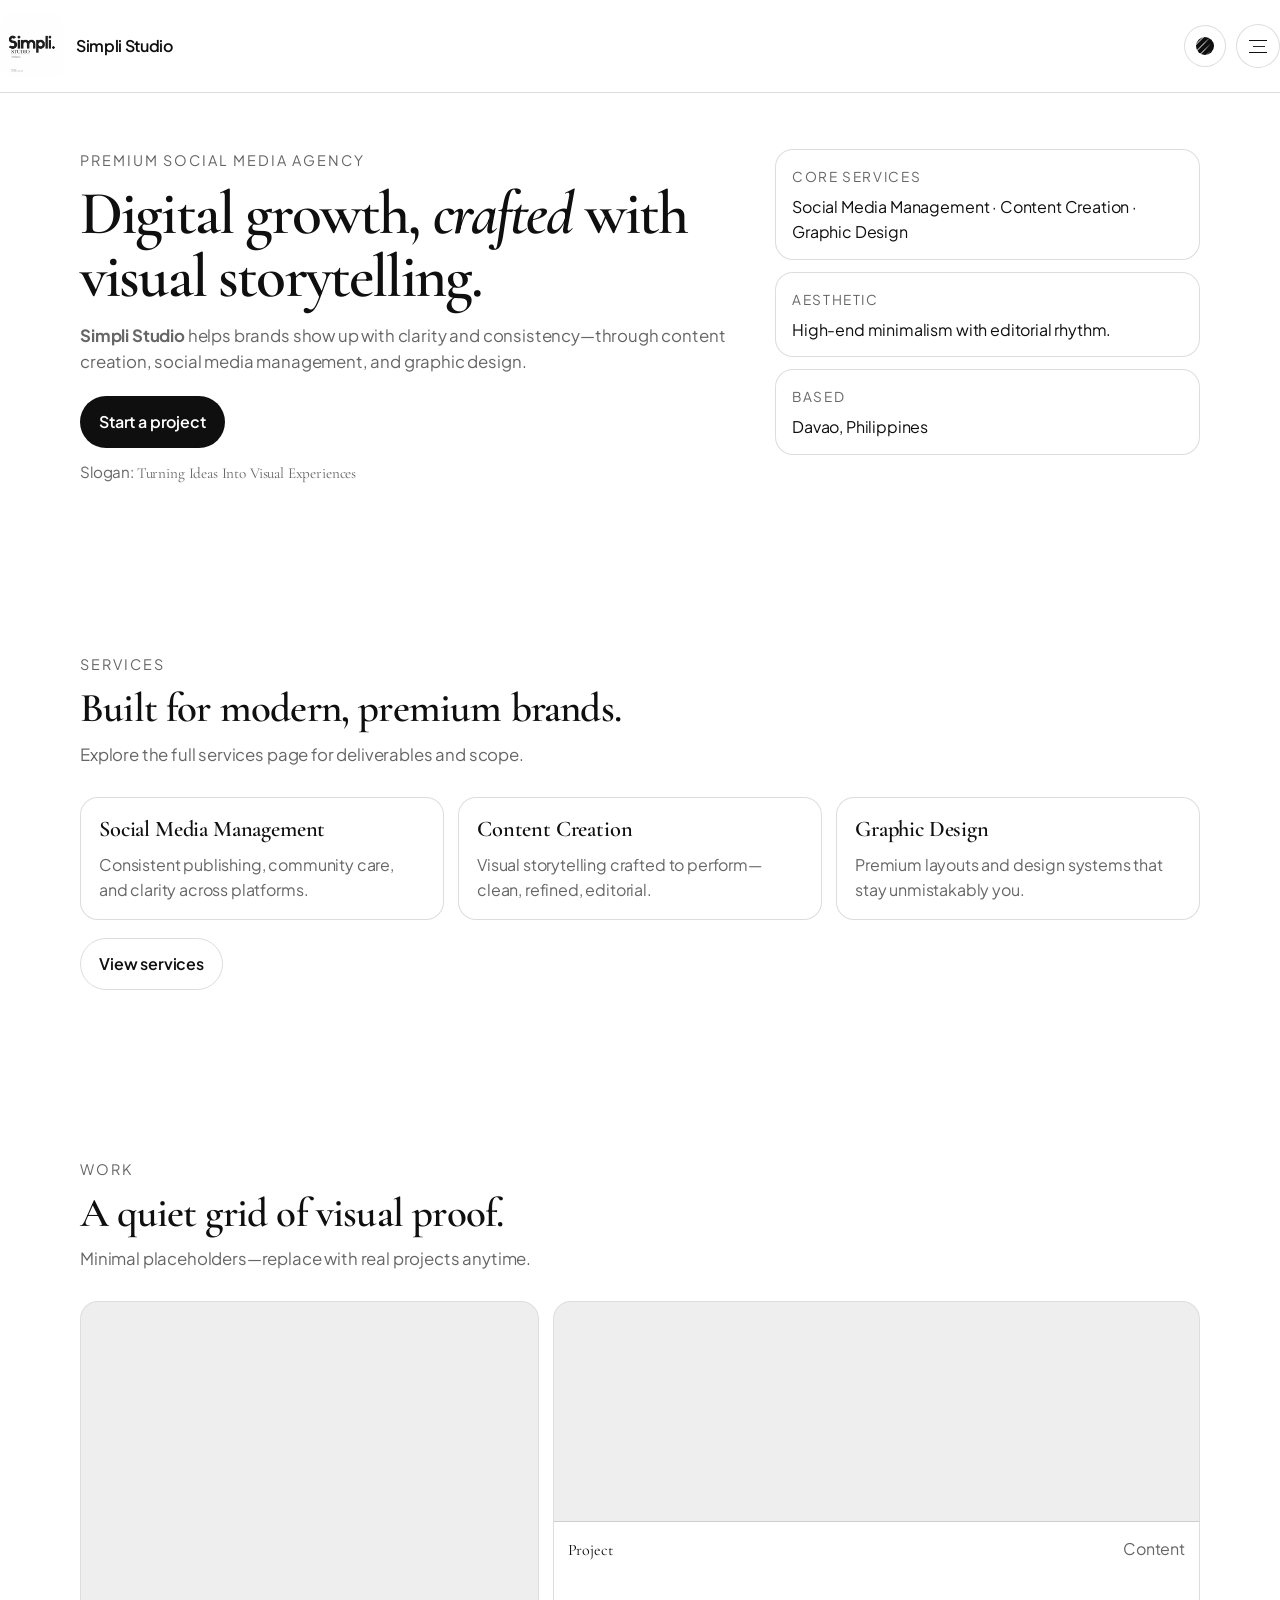
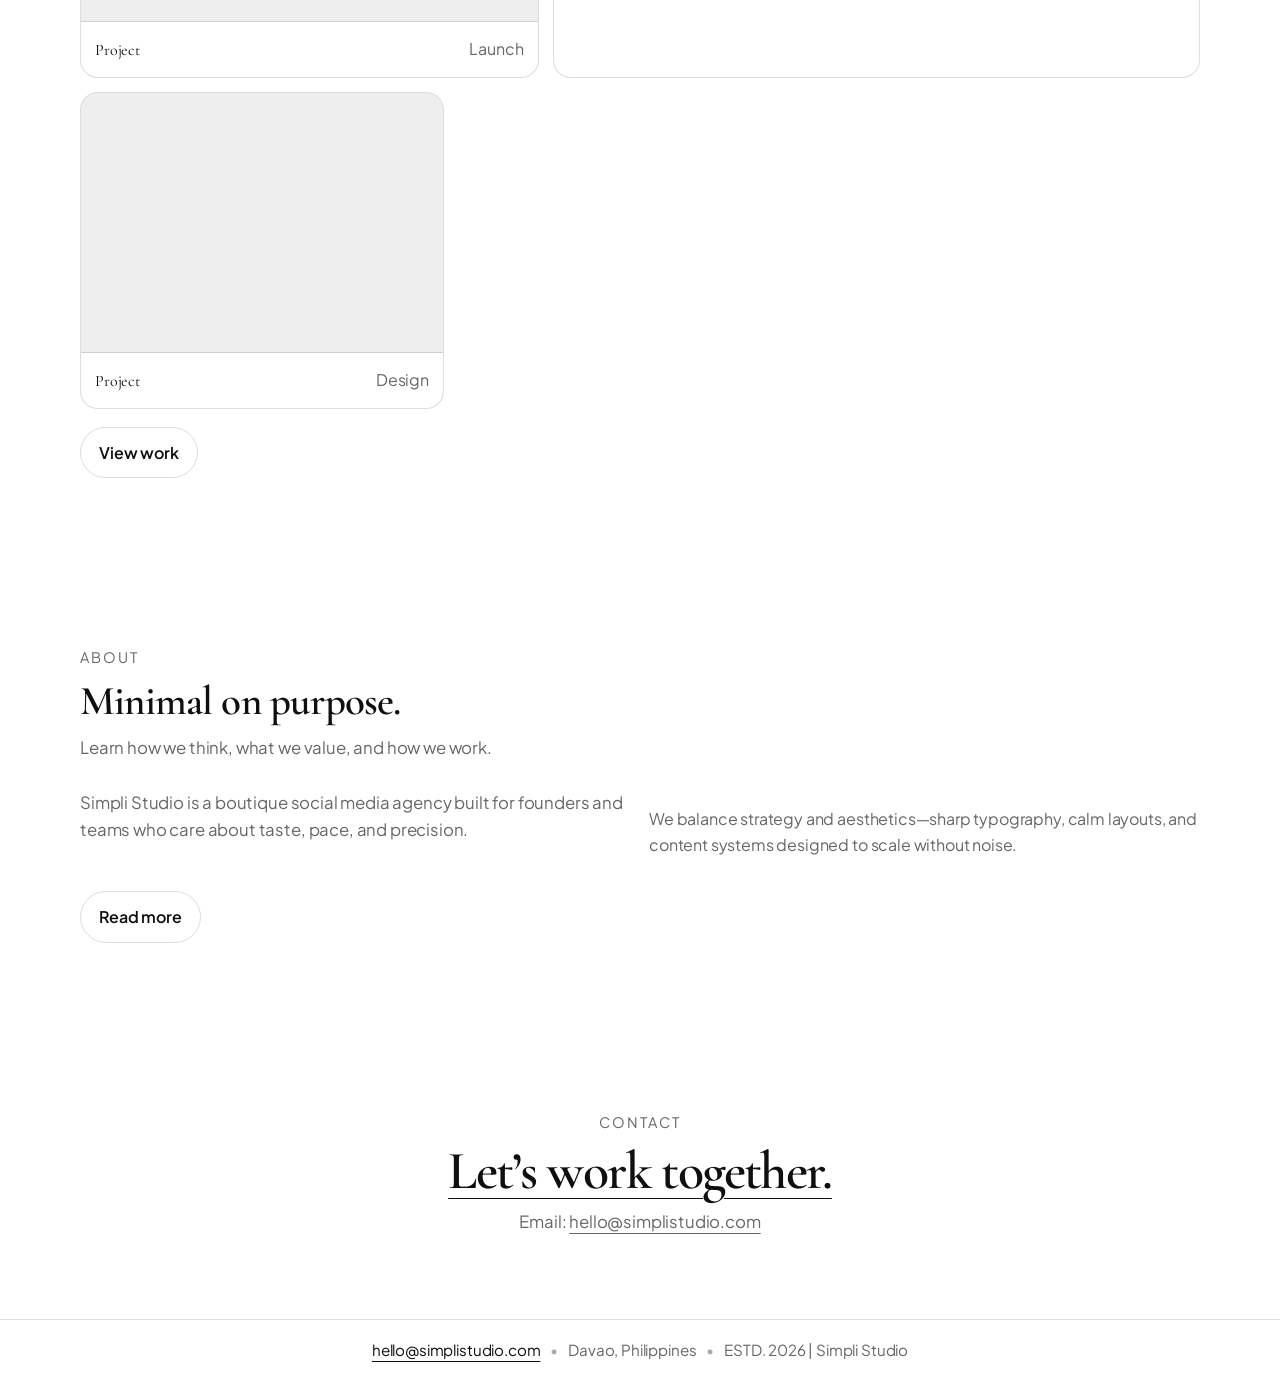
==== index.html @ 85c2e498 "First temp Website" ====
<!doctype html>
<html lang="en" data-theme="light" data-page="index">
  <head>
    <meta charset="UTF-8" />
    <meta name="viewport" content="width=device-width, initial-scale=1.0" />
    <meta name="color-scheme" content="light dark" />

    <title>Simpli Studio — Premium Social Media Agency</title>
    <meta
      name="description"
      content="Simpli Studio — Turning Ideas Into Visual Experiences. Content Creation, Social Media Management, Graphic Design."
    />

    <!-- Fonts -->
    <link rel="preconnect" href="https://fonts.googleapis.com" />
    <link rel="preconnect" href="https://fonts.gstatic.com" crossorigin />
    <link
      href="https://fonts.googleapis.com/css2?family=Cormorant+Garamond:wght@400;500;600&family=Plus+Jakarta+Sans:wght@400;500;600&display=swap"
      rel="stylesheet"
    />

    <link rel="stylesheet" href="style.css" />
  </head>

  <body>
    <a class="skip-link" href="#main">Skip to content</a>

    <header class="site-header" role="banner">
      <nav class="nav" aria-label="Primary">
        <a class="brand" href="index.html" aria-label="Simpli Studio home">
          <img
            class="brand__logo"
            id="siteLogo"
            src="assets/Logo-1.png"
            alt="Simpli Studio logo"
            width="64"
            height="64"
            decoding="async"
            fetchpriority="high"
          />
          <span class="brand__wordmark">Simpli Studio</span>
        </a>

        <div class="nav__desktop">
          <button
            class="theme-toggle"
            id="themeToggle"
            type="button"
            aria-label="Toggle theme"
            aria-pressed="false"
            title="Toggle theme"
          >
            <span class="theme-dot" aria-hidden="true"></span>
          </button>

          <button
            class="hamburger"
            id="menuToggle"
            type="button"
            aria-label="Open menu"
            aria-expanded="false"
            aria-controls="mobileMenu"
          >
            <span></span>
            <span></span>
            <span></span>
          </button>
        </div>
      </nav>

      <div class="mobile-menu" id="mobileMenu" hidden>
        <div class="mobile-menu__inner">
          <a class="mobile-menu__link gated-link" href="work.html">Work</a>
          <a class="mobile-menu__link gated-link" href="services.html">Services</a>
          <a class="mobile-menu__link gated-link" href="about.html">About</a>
          <a class="mobile-menu__link gated-link" href="contact.html">Contact</a>
        </div>
      </div>
    </header>

    <main id="main">
      <!-- HERO -->
      <section class="section hero">
        <div class="container hero__grid">
          <div class="hero__copy reveal">
            <p class="kicker">Premium Social Media Agency</p>
            <h1 class="hero__title">
              Digital growth,
              <span class="hero__title-accent">crafted</span> with visual
              storytelling.
            </h1>
            <p class="hero__subtitle">
              <strong>Simpli Studio</strong> helps brands show up with clarity
              and consistency—through content creation, social media management,
              and graphic design.
            </p>

            <div class="hero__actions">
              <a class="btn gated-link" href="contact.html">Start a project</a>
              <p class="micro">
                Slogan:
                <span class="serif">Turning Ideas Into Visual Experiences</span>
              </p>
            </div>
          </div>

          <aside class="hero__aside reveal" aria-label="Highlights">
            <div class="hero-card">
              <p class="hero-card__label">Core Services</p>
              <p class="hero-card__value">
                Social Media Management · Content Creation · Graphic Design
              </p>
            </div>
            <div class="hero-card">
              <p class="hero-card__label">Aesthetic</p>
              <p class="hero-card__value">High-end minimalism with editorial rhythm.</p>
            </div>
            <div class="hero-card">
              <p class="hero-card__label">Based</p>
              <p class="hero-card__value">Davao, Philippines</p>
            </div>
          </aside>
        </div>
      </section>

      <!-- SERVICES (preview) -->
      <section class="section">
        <div class="container">
          <header class="section__header reveal">
            <p class="kicker">Services</p>
            <h2 class="section__title">Built for modern, premium brands.</h2>
            <p class="section__subtitle">
              Explore the full services page for deliverables and scope.
            </p>
          </header>

          <div class="services">
            <article class="service-card reveal">
              <h3 class="service-card__title">Social Media Management</h3>
              <p class="service-card__text">
                Consistent publishing, community care, and clarity across platforms.
              </p>
            </article>

            <article class="service-card reveal">
              <h3 class="service-card__title">Content Creation</h3>
              <p class="service-card__text">
                Visual storytelling crafted to perform—clean, refined, editorial.
              </p>
            </article>

            <article class="service-card reveal">
              <h3 class="service-card__title">Graphic Design</h3>
              <p class="service-card__text">
                Premium layouts and design systems that stay unmistakably you.
              </p>
            </article>
          </div>

          <div class="section__cta reveal">
            <a class="btn btn--ghost gated-link" href="services.html">View services</a>
          </div>
        </div>
      </section>

      <!-- WORK (preview, no case study wording) -->
      <section class="section">
        <div class="container">
          <header class="section__header reveal">
            <p class="kicker">Work</p>
            <h2 class="section__title">A quiet grid of visual proof.</h2>
            <p class="section__subtitle">
              Minimal placeholders—replace with real projects anytime.
            </p>
          </header>

          <div class="masonry" aria-label="Work grid">
            <div class="work-tile reveal" aria-label="Project placeholder">
              <div class="work-tile__media" data-size="tall"></div>
              <div class="work-tile__meta">
                <span class="serif">Project</span>
                <span class="muted">Launch</span>
              </div>
            </div>

            <div class="work-tile reveal" aria-label="Project placeholder">
              <div class="work-tile__media" data-size="wide"></div>
              <div class="work-tile__meta">
                <span class="serif">Project</span>
                <span class="muted">Content</span>
              </div>
            </div>

            <div class="work-tile reveal" aria-label="Project placeholder">
              <div class="work-tile__media" data-size="square"></div>
              <div class="work-tile__meta">
                <span class="serif">Project</span>
                <span class="muted">Design</span>
              </div>
            </div>
          </div>

          <div class="section__cta reveal">
            <a class="btn btn--ghost gated-link" href="work.html">View work</a>
          </div>
        </div>
      </section>

      <!-- ABOUT (preview) -->
      <section class="section">
        <div class="container">
          <header class="section__header reveal">
            <p class="kicker">About</p>
            <h2 class="section__title">Minimal on purpose.</h2>
            <p class="section__subtitle">
              Learn how we think, what we value, and how we work.
            </p>
          </header>

          <div class="two-col">
            <div class="reveal">
              <p class="lead">
                Simpli Studio is a boutique social media agency built for founders and
                teams who care about taste, pace, and precision.
              </p>
            </div>
            <div class="reveal">
              <p class="muted">
                We balance strategy and aesthetics—sharp typography, calm layouts,
                and content systems designed to scale without noise.
              </p>
            </div>
          </div>

          <div class="section__cta reveal">
            <a class="btn btn--ghost gated-link" href="about.html">Read more</a>
          </div>
        </div>
      </section>

      <!-- CONTACT (preview) -->
      <section class="section contact contact--preview">
        <div class="container">
          <header class="contact__header reveal">
            <p class="kicker">Contact</p>
            <h2 class="contact__title">
              <a class="contact__link gated-link" href="contact.html">Let’s work together.</a>
            </h2>
            <p class="contact__subtitle">
              Email:
              <a class="inline-link" href="mailto:hello@simplistudio.com">hello@simplistudio.com</a>
            </p>
          </header>
        </div>
      </section>
    </main>

    <footer class="footer" role="contentinfo">
      <div class="container footer__inner">
        <a class="footer__link" href="mailto:hello@simplistudio.com">hello@simplistudio.com</a>
        <span class="footer__sep">•</span>
        <span class="footer__text">Davao, Philippines</span>
        <span class="footer__sep">•</span>
        <span class="footer__text">ESTD. 2026 | Simpli Studio</span>
      </div>
    </footer>

    <script src="script.js" defer></script>
  </body>
</html>
---- style.css ----
/* =========================
   Simpli Studio — Multi-page Minimal Portfolio
   ========================= */

:root {
  --bg: #ffffff;
  --fg: #0f0f10;
  --muted: rgba(15, 15, 16, 0.64);
  --border: rgba(15, 15, 16, 0.14);

  --accent: #0f0f10;
  --accent-contrast: #ffffff;

  --shadow: 0 18px 60px rgba(0, 0, 0, 0.08);

  --radius: 18px;
  --max: 1120px;

  --serif: "Cormorant Garamond", ui-serif, Georgia, "Times New Roman", serif;
  --sans: "Plus Jakarta Sans", ui-sans-serif, system-ui, -apple-system, Segoe UI,
    Roboto, Helvetica, Arial;

  --ease: cubic-bezier(0.2, 0.8, 0.2, 1);
}

html[data-theme="dark"] {
  --bg: #1b1b1b;
  --fg: rgba(255, 255, 255, 0.92);
  --muted: rgba(255, 255, 255, 0.62);
  --border: rgba(255, 255, 255, 0.14);

  --accent: rgba(255, 255, 255, 0.92);
  --accent-contrast: #1b1b1b;

  --shadow: 0 22px 70px rgba(0, 0, 0, 0.5);
}

/* Global */
*,
*::before,
*::after {
  box-sizing: border-box;
}

html {
  scroll-behavior: smooth;
}

body {
  margin: 0;
  background: var(--bg);
  color: var(--fg);
  font-family: var(--sans);
  line-height: 1.6;
  letter-spacing: -0.01em;
}

body,
.site-header,
.section,
.footer,
.service-card,
.work-tile,
.hero-card,
.fact,
.mobile-menu {
  transition: background-color 0.4s ease, color 0.4s ease, border-color 0.4s ease;
}

img {
  max-width: 100%;
  display: block;
}

a {
  color: inherit;
  text-decoration: none;
}

.container {
  width: min(100% - 40px, var(--max));
  margin-inline: auto;
}

.serif {
  font-family: var(--serif);
  letter-spacing: -0.01em;
}

.muted {
  color: var(--muted);
}

.skip-link {
  position: absolute;
  left: 14px;
  top: 10px;
  padding: 10px 12px;
  border: 1px solid var(--border);
  border-radius: 999px;
  background: var(--bg);
  transform: translateY(-160%);
  transition: transform 0.25s var(--ease);
  z-index: 9999;
}

.skip-link:focus {
  transform: translateY(0);
}

/* Header / Nav */
.site-header {
  position: sticky;
  top: 0;
  z-index: 50;
  background: color-mix(in srgb, var(--bg) 72%, transparent);
  border-bottom: 1px solid var(--border);
  backdrop-filter: blur(14px);
  -webkit-backdrop-filter: blur(14px);
}

.nav {
  display: flex;
  align-items: center;
  justify-content: space-between;
  padding: 14px 0;
  gap: 18px;
}

.brand {
  display: inline-flex;
  align-items: center;
  gap: 12px;
  min-width: 0;
}

.brand__logo {
  width: 64px;
  height: 64px;
  border-radius: 14px;
  background: var(--bg);
}

.brand__wordmark {
  font-weight: 600;
  letter-spacing: -0.02em;
  white-space: nowrap;
  overflow: hidden;
  text-overflow: ellipsis;
}

.nav__desktop {
  display: flex;
  align-items: center;
  gap: 10px;
}

/* Theme toggle (circle only + streak lines in light mode) */
.theme-toggle {
  width: 42px;
  height: 42px;
  border-radius: 999px;
  border: 1px solid var(--border);
  background: color-mix(in srgb, var(--bg) 80%, transparent);
  display: inline-grid;
  place-items: center;
  cursor: pointer;
  padding: 0;
  transition: transform 0.2s var(--ease), background-color 0.3s var(--ease),
    border-color 0.3s ease;
}

.theme-toggle:hover {
  transform: translateY(-1px);
}

.theme-dot {
  width: 18px;
  height: 18px;
  border-radius: 999px;
  background: var(--fg);
  position: relative;
  transition: background-color 0.4s ease;
}

html[data-theme="light"] .theme-dot::after {
  content: "";
  position: absolute;
  inset: -3px;
  border-radius: 999px;

  background: repeating-linear-gradient(
    135deg,
    rgba(255, 255, 255, 0) 0px,
    rgba(255, 255, 255, 0) 4px,
    rgba(255, 255, 255, 0.55) 4px,
    rgba(255, 255, 255, 0.55) 5px
  );

  -webkit-mask: linear-gradient(
    90deg,
    rgba(0, 0, 0, 1) 0%,
    rgba(0, 0, 0, 1) 45%,
    rgba(0, 0, 0, 0) 75%
  );
  mask: linear-gradient(
    90deg,
    rgba(0, 0, 0, 1) 0%,
    rgba(0, 0, 0, 1) 45%,
    rgba(0, 0, 0, 0) 75%
  );

  opacity: 0.9;
  pointer-events: none;
}

html[data-theme="dark"] .theme-dot {
  background: rgba(255, 255, 255, 0.92);
}

/* Hamburger (middle bar shorter + slightly inset from left) */
.hamburger {
  width: 44px;
  height: 44px;
  border-radius: 999px;
  border: 1px solid var(--border);
  background: color-mix(in srgb, var(--bg) 80%, transparent);
  cursor: pointer;
  padding: 0;
  display: grid;
  place-content: center;
  gap: 5px;
  transition: transform 0.2s var(--ease);
}

.hamburger:hover {
  transform: translateY(-1px);
}

.hamburger span {
  display: block;
  height: 1px;
  width: 18px;
  background: var(--fg);
  transition: width 0.25s var(--ease), margin-left 0.25s var(--ease);
}

.hamburger span:nth-child(2) {
  width: 12px;
  margin-left: 4px;
  opacity: 0.9;
}

/* Mobile dropdown menu */
.mobile-menu {
  border-top: 1px solid var(--border);
  background: color-mix(in srgb, var(--bg) 80%, transparent);
  backdrop-filter: blur(14px);
  -webkit-backdrop-filter: blur(14px);
}

.mobile-menu__inner {
  width: min(100% - 40px, var(--max));
  margin-inline: auto;
  padding: 14px 0 16px;
  display: grid;
  gap: 10px;
}

.mobile-menu__link {
  padding: 12px 12px;
  border-radius: 14px;
  border: 1px solid var(--border);
  background: color-mix(in srgb, var(--bg) 88%, transparent);
  color: var(--fg);
  transition: transform 0.2s var(--ease), background-color 0.25s var(--ease);
}

.mobile-menu__link:hover,
.mobile-menu__link:focus-visible {
  transform: translateY(-1px);
  outline: none;
}

/* Sections */
.section {
  padding: 84px 0;
}

.section__header {
  margin-bottom: 28px;
  max-width: 78ch;
}

.kicker {
  margin: 0 0 10px;
  font-size: 0.9rem;
  color: var(--muted);
  letter-spacing: 0.14em;
  text-transform: uppercase;
}

.section__title {
  font-family: var(--serif);
  font-weight: 600;
  letter-spacing: -0.02em;
  margin: 0 0 10px;
  font-size: clamp(2rem, 3.2vw, 2.6rem);
  line-height: 1.12;
}

.section__subtitle {
  margin: 0;
  color: var(--muted);
  font-size: 1.05rem;
}

.page__title {
  font-family: var(--serif);
  font-weight: 600;
  letter-spacing: -0.03em;
  margin: 0 0 12px;
  font-size: clamp(2.6rem, 4.2vw, 4rem);
  line-height: 1.04;
}

.section__cta {
  margin-top: 18px;
  display: flex;
  gap: 10px;
  flex-wrap: wrap;
}

/* Hero */
.hero {
  padding-top: 56px;
}

.hero__grid {
  display: grid;
  grid-template-columns: 1.4fr 0.9fr;
  gap: 34px;
  align-items: start;
}

.hero__title {
  font-family: var(--serif);
  font-weight: 600;
  letter-spacing: -0.03em;
  margin: 0 0 14px;
  font-size: clamp(2.8rem, 4.8vw, 4.4rem);
  line-height: 1.03;
}

.hero__title-accent {
  font-style: italic;
}

.hero__subtitle {
  margin: 0 0 20px;
  color: var(--muted);
  font-size: 1.05rem;
  max-width: 62ch;
}

.hero__actions {
  display: grid;
  gap: 12px;
}

.micro {
  margin: 0;
  color: var(--muted);
  font-size: 0.95rem;
}

.hero__aside {
  display: grid;
  gap: 12px;
}

.hero-card {
  border: 1px solid var(--border);
  border-radius: var(--radius);
  padding: 16px 16px 14px;
  background: color-mix(in srgb, var(--bg) 88%, transparent);
}

.hero-card__label {
  margin: 0 0 6px;
  color: var(--muted);
  font-size: 0.85rem;
  letter-spacing: 0.12em;
  text-transform: uppercase;
}

.hero-card__value {
  margin: 0;
  font-size: 1rem;
  letter-spacing: -0.01em;
}

/* Buttons */
.btn {
  display: inline-flex;
  justify-content: center;
  align-items: center;
  width: fit-content;
  padding: 12px 18px;
  border-radius: 999px;
  border: 1px solid var(--border);
  background: var(--accent);
  color: var(--accent-contrast);
  font-weight: 600;
  letter-spacing: -0.01em;
  transition: transform 0.2s var(--ease), background-color 0.25s var(--ease),
    color 0.25s var(--ease), border-color 0.25s var(--ease);
}

.btn:hover,
.btn:focus-visible {
  transform: translateY(-2px);
  background: transparent;
  color: var(--accent);
  border-color: color-mix(in srgb, var(--accent) 35%, var(--border));
  outline: none;
}

.btn--ghost {
  background: transparent;
  color: var(--accent);
}

.btn--ghost:hover,
.btn--ghost:focus-visible {
  background: color-mix(in srgb, var(--fg) 6%, transparent);
}

/* Services */
.services {
  display: grid;
  grid-template-columns: repeat(3, 1fr);
  gap: 14px;
}

.service-card {
  border: 1px solid var(--border);
  border-radius: var(--radius);
  padding: 18px 18px 16px;
  background: color-mix(in srgb, var(--bg) 92%, transparent);
  transition: transform 0.25s var(--ease), box-shadow 0.35s var(--ease),
    border-color 0.35s ease;
}

.service-card:hover {
  transform: translateY(-4px);
  box-shadow: var(--shadow);
  border-color: color-mix(in srgb, var(--fg) 18%, var(--border));
}

.service-card__title {
  font-family: var(--serif);
  font-weight: 600;
  margin: 0 0 10px;
  font-size: 1.4rem;
  line-height: 1.15;
}

.service-card__text {
  margin: 0;
  color: var(--muted);
}

.service-card__list {
  margin: 12px 0 0;
  padding-left: 18px;
  color: var(--muted);
}

.service-card__list li {
  margin: 6px 0;
}

/* Work masonry */
.masonry {
  display: grid;
  grid-template-columns: repeat(12, 1fr);
  gap: 14px;
}

.work-tile {
  border: 1px solid var(--border);
  border-radius: var(--radius);
  overflow: hidden;
  background: color-mix(in srgb, var(--bg) 92%, transparent);
  transition: transform 0.25s var(--ease), box-shadow 0.35s var(--ease),
    border-color 0.35s ease;
}

.work-tile:hover {
  transform: translateY(-4px);
  box-shadow: var(--shadow);
  border-color: color-mix(in srgb, var(--fg) 18%, var(--border));
}

.work-tile__media {
  background: color-mix(in srgb, var(--fg) 7%, transparent);
  border-bottom: 1px solid var(--border);
}

.work-tile__media[data-size="tall"] {
  height: 320px;
}
.work-tile__media[data-size="wide"] {
  height: 220px;
}
.work-tile__media[data-size="square"] {
  height: 260px;
}

.work-tile__meta {
  display: flex;
  justify-content: space-between;
  gap: 14px;
  padding: 14px 14px 13px;
  align-items: baseline;
}

.work-tile:nth-child(1) {
  grid-column: 1 / span 5;
}
.work-tile:nth-child(2) {
  grid-column: 6 / span 7;
}
.work-tile:nth-child(3) {
  grid-column: 1 / span 4;
}
.work-tile:nth-child(4) {
  grid-column: 5 / span 4;
}
.work-tile:nth-child(5) {
  grid-column: 9 / span 4;
}
.work-tile:nth-child(6) {
  grid-column: 1 / span 12;
}

/* About */
.about__grid {
  display: grid;
  grid-template-columns: 1.2fr 0.8fr;
  gap: 22px;
  align-items: start;
}

.about__text p {
  margin: 0 0 12px;
  color: var(--muted);
  font-size: 1.05rem;
}

.about__facts {
  border: 1px solid var(--border);
  border-radius: var(--radius);
  padding: 16px;
  background: color-mix(in srgb, var(--bg) 92%, transparent);
  display: grid;
  gap: 12px;
}

.fact {
  display: grid;
  gap: 4px;
  padding: 10px 10px;
  border-radius: 14px;
  border: 1px solid color-mix(in srgb, var(--border) 75%, transparent);
}

.fact__label {
  color: var(--muted);
  letter-spacing: 0.14em;
  text-transform: uppercase;
  font-size: 0.8rem;
}

.fact__value {
  font-weight: 600;
  letter-spacing: -0.01em;
}

/* Simple two-col helper (index previews) */
.two-col {
  display: grid;
  grid-template-columns: 1fr 1fr;
  gap: 18px;
  align-items: start;
}

.lead {
  margin: 0;
  font-size: 1.05rem;
  color: var(--muted);
}

/* Contact (centered) */
.contact__header {
  text-align: center;
  margin-inline: auto;
}

.contact__title {
  margin: 0 0 10px;
  font-family: var(--serif);
  font-weight: 600;
  letter-spacing: -0.03em;
  font-size: clamp(2.6rem, 4.2vw, 4rem);
  line-height: 1.02;
}

.contact__link {
  display: inline-block;
  text-decoration: underline;
  text-decoration-thickness: 1px;
  text-underline-offset: 10px;
  transition: opacity 0.2s var(--ease), transform 0.2s var(--ease);
}

.contact__link:hover,
.contact__link:focus-visible {
  opacity: 0.85;
  transform: translateY(-1px);
  outline: none;
}

.contact__subtitle {
  margin: 0;
  color: var(--muted);
  font-size: 1.05rem;
}

.inline-link {
  text-decoration: underline;
  text-underline-offset: 5px;
  text-decoration-thickness: 1px;
}

/* Footer */
.footer {
  border-top: 1px solid var(--border);
  padding: 18px 0;
}

.footer__inner {
  display: flex;
  flex-wrap: wrap;
  gap: 10px;
  align-items: center;
  justify-content: center;
  text-align: center;
  color: var(--muted);
  font-size: 0.95rem;
}

.footer__link {
  color: var(--fg);
  text-decoration: underline;
  text-underline-offset: 5px;
  text-decoration-thickness: 1px;
}

.footer__sep {
  opacity: 0.55;
}

/* Reveal animations */
.reveal {
  opacity: 0;
  transform: translateY(15px);
}

.reveal.is-visible {
  opacity: 1;
  transform: translateY(0);
  transition: opacity 0.7s var(--ease), transform 0.7s var(--ease);
}

@media (prefers-reduced-motion: reduce) {
  html {
    scroll-behavior: auto;
  }
  .reveal,
  .reveal.is-visible,
  .btn,
  .service-card,
  .work-tile,
  .theme-toggle,
  .hamburger {
    transition: none !important;
    transform: none !important;
    opacity: 1 !important;
  }
}

/* Responsive */
@media (max-width: 980px) {
  .hero__grid {
    grid-template-columns: 1fr;
  }

  .services {
    grid-template-columns: 1fr;
  }

  .about__grid {
    grid-template-columns: 1fr;
  }

  .two-col {
    grid-template-columns: 1fr;
  }

  .masonry {
    grid-template-columns: 1fr;
  }

  .work-tile:nth-child(1),
  .work-tile:nth-child(2),
  .work-tile:nth-child(3),
  .work-tile:nth-child(4),
  .work-tile:nth-child(5),
  .work-tile:nth-child(6) {
    grid-column: auto;
  }
}
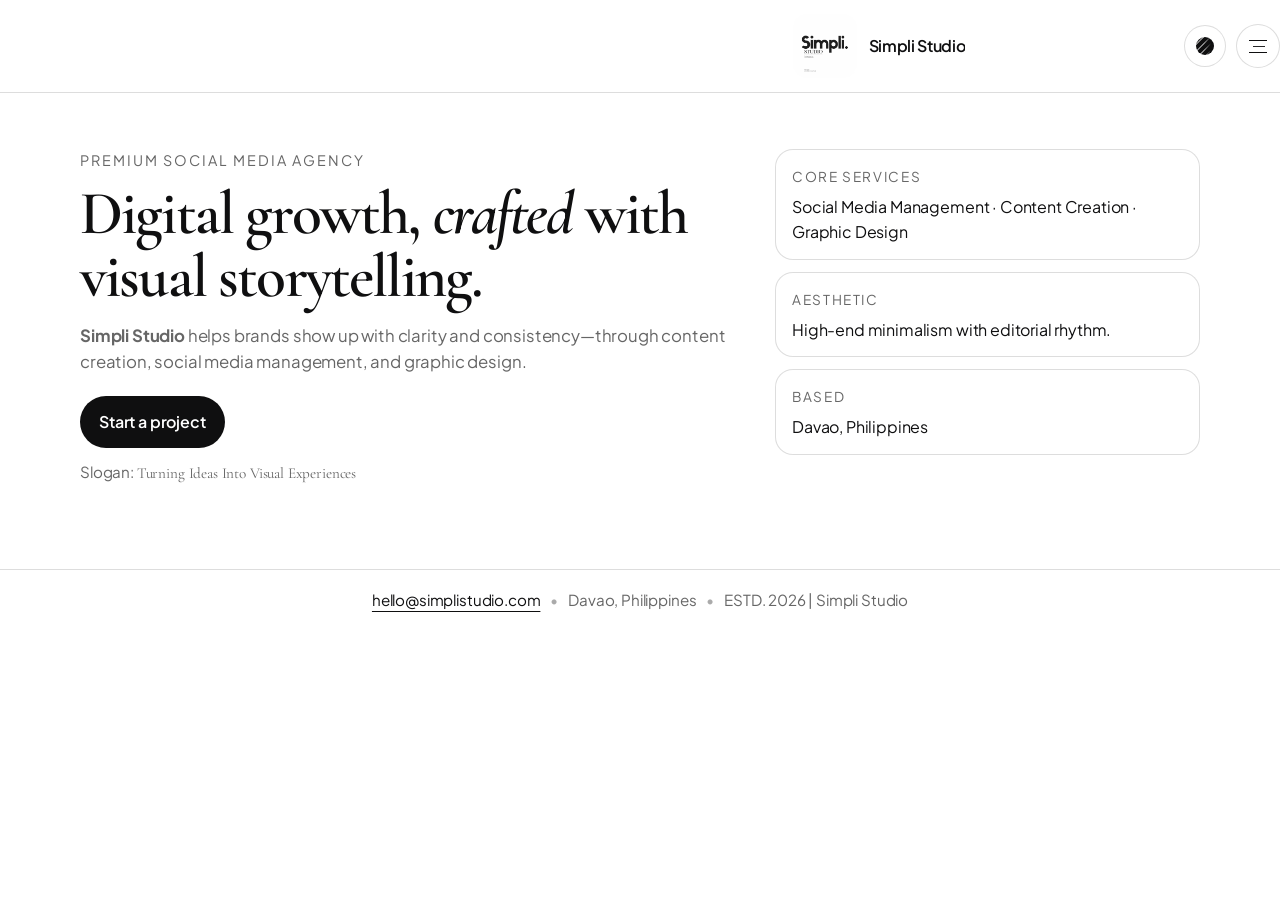
==== commit 8dc4fe20: "Remove page sections from index, only show hero on homepage" ====
--- a/index.html
+++ b/index.html
@@ -27,6 +27,8 @@
 
     <header class="site-header" role="banner">
       <nav class="nav" aria-label="Primary">
+        <div class="nav__left"></div>
+
         <a class="brand" href="index.html" aria-label="Simpli Studio home">
           <img
             class="brand__logo"
@@ -122,137 +124,6 @@
           </aside>
         </div>
       </section>
-
-      <!-- SERVICES (preview) -->
-      <section class="section">
-        <div class="container">
-          <header class="section__header reveal">
-            <p class="kicker">Services</p>
-            <h2 class="section__title">Built for modern, premium brands.</h2>
-            <p class="section__subtitle">
-              Explore the full services page for deliverables and scope.
-            </p>
-          </header>
-
-          <div class="services">
-            <article class="service-card reveal">
-              <h3 class="service-card__title">Social Media Management</h3>
-              <p class="service-card__text">
-                Consistent publishing, community care, and clarity across platforms.
-              </p>
-            </article>
-
-            <article class="service-card reveal">
-              <h3 class="service-card__title">Content Creation</h3>
-              <p class="service-card__text">
-                Visual storytelling crafted to perform—clean, refined, editorial.
-              </p>
-            </article>
-
-            <article class="service-card reveal">
-              <h3 class="service-card__title">Graphic Design</h3>
-              <p class="service-card__text">
-                Premium layouts and design systems that stay unmistakably you.
-              </p>
-            </article>
-          </div>
-
-          <div class="section__cta reveal">
-            <a class="btn btn--ghost gated-link" href="services.html">View services</a>
-          </div>
-        </div>
-      </section>
-
-      <!-- WORK (preview, no case study wording) -->
-      <section class="section">
-        <div class="container">
-          <header class="section__header reveal">
-            <p class="kicker">Work</p>
-            <h2 class="section__title">A quiet grid of visual proof.</h2>
-            <p class="section__subtitle">
-              Minimal placeholders—replace with real projects anytime.
-            </p>
-          </header>
-
-          <div class="masonry" aria-label="Work grid">
-            <div class="work-tile reveal" aria-label="Project placeholder">
-              <div class="work-tile__media" data-size="tall"></div>
-              <div class="work-tile__meta">
-                <span class="serif">Project</span>
-                <span class="muted">Launch</span>
-              </div>
-            </div>
-
-            <div class="work-tile reveal" aria-label="Project placeholder">
-              <div class="work-tile__media" data-size="wide"></div>
-              <div class="work-tile__meta">
-                <span class="serif">Project</span>
-                <span class="muted">Content</span>
-              </div>
-            </div>
-
-            <div class="work-tile reveal" aria-label="Project placeholder">
-              <div class="work-tile__media" data-size="square"></div>
-              <div class="work-tile__meta">
-                <span class="serif">Project</span>
-                <span class="muted">Design</span>
-              </div>
-            </div>
-          </div>
-
-          <div class="section__cta reveal">
-            <a class="btn btn--ghost gated-link" href="work.html">View work</a>
-          </div>
-        </div>
-      </section>
-
-      <!-- ABOUT (preview) -->
-      <section class="section">
-        <div class="container">
-          <header class="section__header reveal">
-            <p class="kicker">About</p>
-            <h2 class="section__title">Minimal on purpose.</h2>
-            <p class="section__subtitle">
-              Learn how we think, what we value, and how we work.
-            </p>
-          </header>
-
-          <div class="two-col">
-            <div class="reveal">
-              <p class="lead">
-                Simpli Studio is a boutique social media agency built for founders and
-                teams who care about taste, pace, and precision.
-              </p>
-            </div>
-            <div class="reveal">
-              <p class="muted">
-                We balance strategy and aesthetics—sharp typography, calm layouts,
-                and content systems designed to scale without noise.
-              </p>
-            </div>
-          </div>
-
-          <div class="section__cta reveal">
-            <a class="btn btn--ghost gated-link" href="about.html">Read more</a>
-          </div>
-        </div>
-      </section>
-
-      <!-- CONTACT (preview) -->
-      <section class="section contact contact--preview">
-        <div class="container">
-          <header class="contact__header reveal">
-            <p class="kicker">Contact</p>
-            <h2 class="contact__title">
-              <a class="contact__link gated-link" href="contact.html">Let’s work together.</a>
-            </h2>
-            <p class="contact__subtitle">
-              Email:
-              <a class="inline-link" href="mailto:hello@simplistudio.com">hello@simplistudio.com</a>
-            </p>
-          </header>
-        </div>
-      </section>
     </main>
 
     <footer class="footer" role="contentinfo">
@@ -267,4 +138,4 @@
 
     <script src="script.js" defer></script>
   </body>
-</html>+</html>
--- a/style.css
+++ b/style.css
@@ -127,11 +127,17 @@
   gap: 18px;
 }
 
+.nav__left {
+  flex: 1;
+}
+
 .brand {
   display: inline-flex;
   align-items: center;
+  justify-content: center;
   gap: 12px;
   min-width: 0;
+  flex: 1;
 }
 
 .brand__logo {
@@ -251,34 +257,58 @@
   opacity: 0.9;
 }
 
-/* Mobile dropdown menu */
+/* Mobile dropdown menu - Floating banner on the right */
 .mobile-menu {
-  border-top: 1px solid var(--border);
-  background: color-mix(in srgb, var(--bg) 80%, transparent);
+  position: fixed;
+  top: 80px;
+  right: 20px;
+  width: 280px;
+  border: 1px solid var(--border);
+  border-radius: var(--radius);
+  background: color-mix(in srgb, var(--bg) 95%, transparent);
   backdrop-filter: blur(14px);
   -webkit-backdrop-filter: blur(14px);
+  box-shadow: var(--shadow);
+  z-index: 49;
+  animation: slideInRight 0.3s var(--ease) forwards;
+}
+
+.mobile-menu[hidden] {
+  display: none;
+}
+
+@keyframes slideInRight {
+  from {
+    opacity: 0;
+    transform: translateX(20px);
+  }
+  to {
+    opacity: 1;
+    transform: translateX(0);
+  }
 }
 
 .mobile-menu__inner {
-  width: min(100% - 40px, var(--max));
-  margin-inline: auto;
-  padding: 14px 0 16px;
-  display: grid;
-  gap: 10px;
+  padding: 16px 12px;
+  display: grid;
+  gap: 8px;
 }
 
 .mobile-menu__link {
-  padding: 12px 12px;
-  border-radius: 14px;
-  border: 1px solid var(--border);
-  background: color-mix(in srgb, var(--bg) 88%, transparent);
+  padding: 14px 16px;
+  border-radius: 12px;
+  border: 1px solid var(--border);
+  background: color-mix(in srgb, var(--bg) 92%, transparent);
   color: var(--fg);
   transition: transform 0.2s var(--ease), background-color 0.25s var(--ease);
+  text-align: center;
+  font-weight: 500;
 }
 
 .mobile-menu__link:hover,
 .mobile-menu__link:focus-visible {
   transform: translateY(-1px);
+  background: color-mix(in srgb, var(--fg) 6%, transparent);
   outline: none;
 }
 
@@ -731,4 +761,27 @@
   .work-tile:nth-child(6) {
     grid-column: auto;
   }
-}+
+  .mobile-menu {
+    position: fixed;
+    top: 70px;
+    right: 20px;
+    width: 200px;
+  }
+}
+
+@media (max-width: 600px) {
+  .mobile-menu {
+    width: 160px;
+    right: 10px;
+  }
+
+  .mobile-menu__inner {
+    padding: 12px 8px;
+  }
+
+  .mobile-menu__link {
+    padding: 12px 14px;
+    font-size: 0.95rem;
+  }
+}
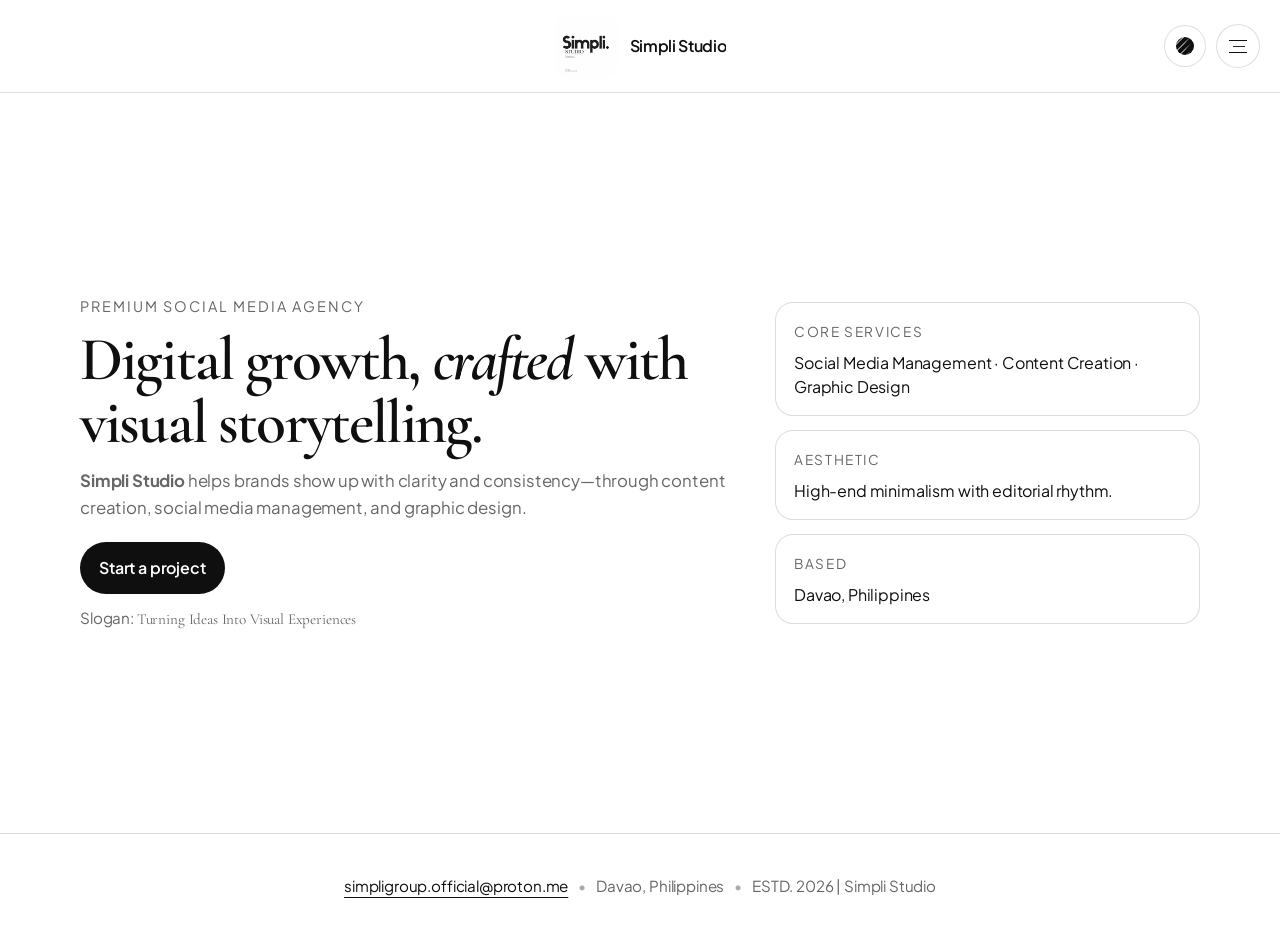
==== commit a7b6290b: "Update footer email address in index.html" ====
--- a/index.html
+++ b/index.html
@@ -128,7 +128,7 @@
 
     <footer class="footer" role="contentinfo">
       <div class="container footer__inner">
-        <a class="footer__link" href="mailto:hello@simplistudio.com">hello@simplistudio.com</a>
+        <a class="footer__link" href="mailto:simpligroup.official@proton.me">simpligroup.official@proton.me</a>
         <span class="footer__sep">•</span>
         <span class="footer__text">Davao, Philippines</span>
         <span class="footer__sep">•</span>
--- a/style.css
+++ b/style.css
@@ -44,6 +44,7 @@
 
 html {
   scroll-behavior: smooth;
+  height: 100%;
 }
 
 body {
@@ -53,6 +54,15 @@
   font-family: var(--sans);
   line-height: 1.6;
   letter-spacing: -0.01em;
+  display: flex;
+  flex-direction: column;
+  min-height: 100vh;
+}
+
+main {
+  flex: 1;
+  display: flex;
+  flex-direction: column;
 }
 
 body,
@@ -122,13 +132,24 @@
 .nav {
   display: flex;
   align-items: center;
-  justify-content: space-between;
-  padding: 14px 0;
+  justify-content: center;
+  padding: 14px 20px;
   gap: 18px;
+  position: relative;
 }
 
 .nav__left {
-  flex: 1;
+  position: absolute;
+  left: 20px;
+  display: flex;
+}
+
+.nav__desktop {
+  position: absolute;
+  right: 20px;
+  display: flex;
+  align-items: center;
+  gap: 10px;
 }
 
 .brand {
@@ -137,7 +158,7 @@
   justify-content: center;
   gap: 12px;
   min-width: 0;
-  flex: 1;
+  white-space: nowrap;
 }
 
 .brand__logo {
@@ -155,13 +176,7 @@
   text-overflow: ellipsis;
 }
 
-.nav__desktop {
-  display: flex;
-  align-items: center;
-  gap: 10px;
-}
-
-/* Theme toggle (circle only + streak lines in light mode) */
+/* Theme toggle */
 .theme-toggle {
   width: 42px;
   height: 42px;
@@ -224,7 +239,7 @@
   background: rgba(255, 255, 255, 0.92);
 }
 
-/* Hamburger (middle bar shorter + slightly inset from left) */
+/* Hamburger */
 .hamburger {
   width: 44px;
   height: 44px;
@@ -257,7 +272,7 @@
   opacity: 0.9;
 }
 
-/* Mobile dropdown menu - Floating banner on the right */
+/* Mobile dropdown menu */
 .mobile-menu {
   position: fixed;
   top: 80px;
@@ -314,12 +329,26 @@
 
 /* Sections */
 .section {
-  padding: 84px 0;
+  padding: 120px 0;
+  display: flex;
+  justify-content: center;
+  align-items: center;
+  flex-grow: 1;
+}
+
+.section > .container {
+  display: flex;
+  justify-content: center;
+  width: 100%;
+  flex-direction: column;
 }
 
 .section__header {
-  margin-bottom: 28px;
-  max-width: 78ch;
+  margin-bottom: 42px;
+  max-width: 900px;
+  text-align: center;
+  margin-left: auto;
+  margin-right: auto;
 }
 
 .kicker {
@@ -334,8 +363,8 @@
   font-family: var(--serif);
   font-weight: 600;
   letter-spacing: -0.02em;
-  margin: 0 0 10px;
-  font-size: clamp(2rem, 3.2vw, 2.6rem);
+  margin: 0 0 16px;
+  font-size: clamp(2rem, 3.2vw, 2.8rem);
   line-height: 1.12;
 }
 
@@ -343,6 +372,9 @@
   margin: 0;
   color: var(--muted);
   font-size: 1.05rem;
+  max-width: 600px;
+  margin-left: auto;
+  margin-right: auto;
 }
 
 .page__title {
@@ -352,25 +384,45 @@
   margin: 0 0 12px;
   font-size: clamp(2.6rem, 4.2vw, 4rem);
   line-height: 1.04;
+  text-align: center;
 }
 
 .section__cta {
-  margin-top: 18px;
-  display: flex;
-  gap: 10px;
+  margin-top: 28px;
+  display: flex;
+  gap: 12px;
   flex-wrap: wrap;
-}
-
-/* Hero */
+  justify-content: center;
+}
+
+/* Hero layout */
 .hero {
-  padding-top: 56px;
-}
-
-.hero__grid {
+  padding: 56px 0;
+  min-height: calc(100vh - 160px);
+  display: flex;
+  align-items: center;
+  justify-content: center;
+}
+
+.hero .container {
+  display: flex;
+  justify-content: center;
+  width: 100%;
+}
+
+.hero .hero__grid {
   display: grid;
   grid-template-columns: 1.4fr 0.9fr;
   gap: 34px;
-  align-items: start;
+  align-items: center;
+  width: 100%;
+  max-width: var(--max);
+}
+
+.hero__copy {
+  display: flex;
+  flex-direction: column;
+  justify-content: center;
 }
 
 .hero__title {
@@ -396,6 +448,7 @@
 .hero__actions {
   display: grid;
   gap: 12px;
+  justify-items: start;
 }
 
 .micro {
@@ -406,18 +459,27 @@
 
 .hero__aside {
   display: grid;
-  gap: 12px;
+  gap: 14px;
+  height: fit-content;
 }
 
 .hero-card {
   border: 1px solid var(--border);
   border-radius: var(--radius);
-  padding: 16px 16px 14px;
+  padding: 18px 18px 16px;
   background: color-mix(in srgb, var(--bg) 88%, transparent);
+  transition: transform 0.25s var(--ease), box-shadow 0.35s var(--ease),
+    border-color 0.35s ease;
+}
+
+.hero-card:hover {
+  transform: translateY(-2px);
+  box-shadow: var(--shadow);
+  border-color: color-mix(in srgb, var(--fg) 18%, var(--border));
 }
 
 .hero-card__label {
-  margin: 0 0 6px;
+  margin: 0 0 8px;
   color: var(--muted);
   font-size: 0.85rem;
   letter-spacing: 0.12em;
@@ -428,6 +490,7 @@
   margin: 0;
   font-size: 1rem;
   letter-spacing: -0.01em;
+  line-height: 1.5;
 }
 
 /* Buttons */
@@ -469,17 +532,23 @@
 /* Services */
 .services {
   display: grid;
-  grid-template-columns: repeat(3, 1fr);
-  gap: 14px;
+  grid-template-columns: repeat(auto-fit, minmax(320px, 1fr));
+  gap: 20px;
+  width: 100%;
+  max-width: var(--max);
+  margin: 0 auto;
 }
 
 .service-card {
   border: 1px solid var(--border);
   border-radius: var(--radius);
-  padding: 18px 18px 16px;
+  padding: 24px 20px;
   background: color-mix(in srgb, var(--bg) 92%, transparent);
   transition: transform 0.25s var(--ease), box-shadow 0.35s var(--ease),
     border-color 0.35s ease;
+  display: flex;
+  flex-direction: column;
+  height: 100%;
 }
 
 .service-card:hover {
@@ -491,20 +560,22 @@
 .service-card__title {
   font-family: var(--serif);
   font-weight: 600;
-  margin: 0 0 10px;
-  font-size: 1.4rem;
-  line-height: 1.15;
+  margin: 0 0 14px;
+  font-size: 1.3rem;
+  line-height: 1.2;
 }
 
 .service-card__text {
-  margin: 0;
-  color: var(--muted);
+  margin: 0 0 16px;
+  color: var(--muted);
+  flex-grow: 1;
 }
 
 .service-card__list {
   margin: 12px 0 0;
   padding-left: 18px;
   color: var(--muted);
+  font-size: 0.95rem;
 }
 
 .service-card__list li {
@@ -515,7 +586,10 @@
 .masonry {
   display: grid;
   grid-template-columns: repeat(12, 1fr);
-  gap: 14px;
+  gap: 16px;
+  width: 100%;
+  max-width: var(--max);
+  margin: 0 auto;
 }
 
 .work-tile {
@@ -548,6 +622,18 @@
   height: 260px;
 }
 
+.work-tile__media {
+  overflow: hidden;
+  background: color-mix(in srgb, var(--fg) 7%, transparent);
+}
+
+.work-tile__media img {
+  width: 100%;
+  height: 100%;
+  object-fit: cover;
+  display: block;
+}
+
 .work-tile__meta {
   display: flex;
   justify-content: space-between;
@@ -578,30 +664,35 @@
 /* About */
 .about__grid {
   display: grid;
-  grid-template-columns: 1.2fr 0.8fr;
-  gap: 22px;
+  grid-template-columns: 1fr 1fr;
+  gap: 42px;
   align-items: start;
+  max-width: var(--max);
+  margin: 0 auto;
+  width: 100%;
 }
 
 .about__text p {
-  margin: 0 0 12px;
+  margin: 0 0 18px;
   color: var(--muted);
   font-size: 1.05rem;
+  line-height: 1.7;
 }
 
 .about__facts {
   border: 1px solid var(--border);
   border-radius: var(--radius);
-  padding: 16px;
+  padding: 24px;
   background: color-mix(in srgb, var(--bg) 92%, transparent);
   display: grid;
-  gap: 12px;
+  gap: 16px;
+  height: fit-content;
 }
 
 .fact {
   display: grid;
-  gap: 4px;
-  padding: 10px 10px;
+  gap: 6px;
+  padding: 12px 12px;
   border-radius: 14px;
   border: 1px solid color-mix(in srgb, var(--border) 75%, transparent);
 }
@@ -618,28 +709,33 @@
   letter-spacing: -0.01em;
 }
 
-/* Simple two-col helper (index previews) */
+/* Simple two-col helper */
 .two-col {
   display: grid;
   grid-template-columns: 1fr 1fr;
-  gap: 18px;
+  gap: 32px;
   align-items: start;
+  max-width: var(--max);
+  margin: 0 auto;
+  width: 100%;
 }
 
 .lead {
   margin: 0;
-  font-size: 1.05rem;
-  color: var(--muted);
-}
-
-/* Contact (centered) */
+  font-size: 1.08rem;
+  color: var(--muted);
+  line-height: 1.7;
+}
+
+/* Contact */
 .contact__header {
   text-align: center;
   margin-inline: auto;
+  max-width: var(--max);
 }
 
 .contact__title {
-  margin: 0 0 10px;
+  margin: 0 0 16px;
   font-family: var(--serif);
   font-weight: 600;
   letter-spacing: -0.03em;
@@ -677,7 +773,9 @@
 /* Footer */
 .footer {
   border-top: 1px solid var(--border);
-  padding: 18px 0;
+  padding: 40px 0;
+  margin-top: 0;
+  flex-shrink: 0;
 }
 
 .footer__inner {
@@ -733,7 +831,7 @@
 
 /* Responsive */
 @media (max-width: 980px) {
-  .hero__grid {
+  .hero .hero__grid {
     grid-template-columns: 1fr;
   }
 
@@ -768,6 +866,10 @@
     right: 20px;
     width: 200px;
   }
+
+  .section {
+    padding: 80px 0;
+  }
 }
 
 @media (max-width: 600px) {
@@ -784,4 +886,16 @@
     padding: 12px 14px;
     font-size: 0.95rem;
   }
-}
+
+  .brand__wordmark {
+    display: none;
+  }
+
+  .section {
+    padding: 60px 0;
+  }
+
+  .section__header {
+    margin-bottom: 32px;
+  }
+}
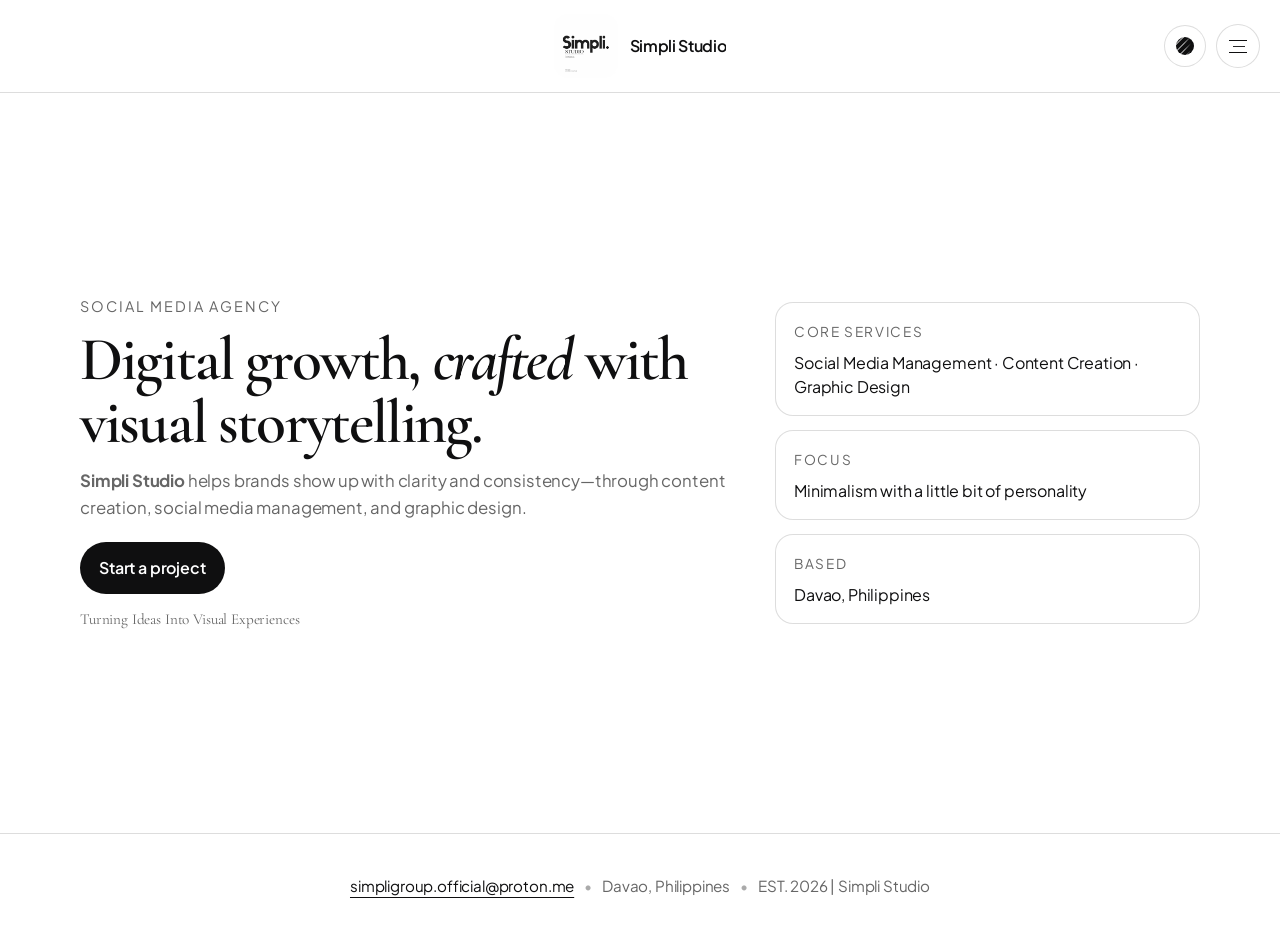
==== commit 043c71b0: "Update content and footer details across multiple pages for consistency and clarity" ====
--- a/index.html
+++ b/index.html
@@ -85,7 +85,7 @@
       <section class="section hero">
         <div class="container hero__grid">
           <div class="hero__copy reveal">
-            <p class="kicker">Premium Social Media Agency</p>
+            <p class="kicker">Social Media Agency</p>
             <h1 class="hero__title">
               Digital growth,
               <span class="hero__title-accent">crafted</span> with visual
@@ -100,7 +100,6 @@
             <div class="hero__actions">
               <a class="btn gated-link" href="contact.html">Start a project</a>
               <p class="micro">
-                Slogan:
                 <span class="serif">Turning Ideas Into Visual Experiences</span>
               </p>
             </div>
@@ -114,8 +113,8 @@
               </p>
             </div>
             <div class="hero-card">
-              <p class="hero-card__label">Aesthetic</p>
-              <p class="hero-card__value">High-end minimalism with editorial rhythm.</p>
+              <p class="hero-card__label">Focus</p>
+              <p class="hero-card__value">Minimalism with a little bit of personality</p>
             </div>
             <div class="hero-card">
               <p class="hero-card__label">Based</p>
@@ -132,7 +131,7 @@
         <span class="footer__sep">•</span>
         <span class="footer__text">Davao, Philippines</span>
         <span class="footer__sep">•</span>
-        <span class="footer__text">ESTD. 2026 | Simpli Studio</span>
+        <span class="footer__text">EST. 2026 | Simpli Studio</span>
       </div>
     </footer>
 
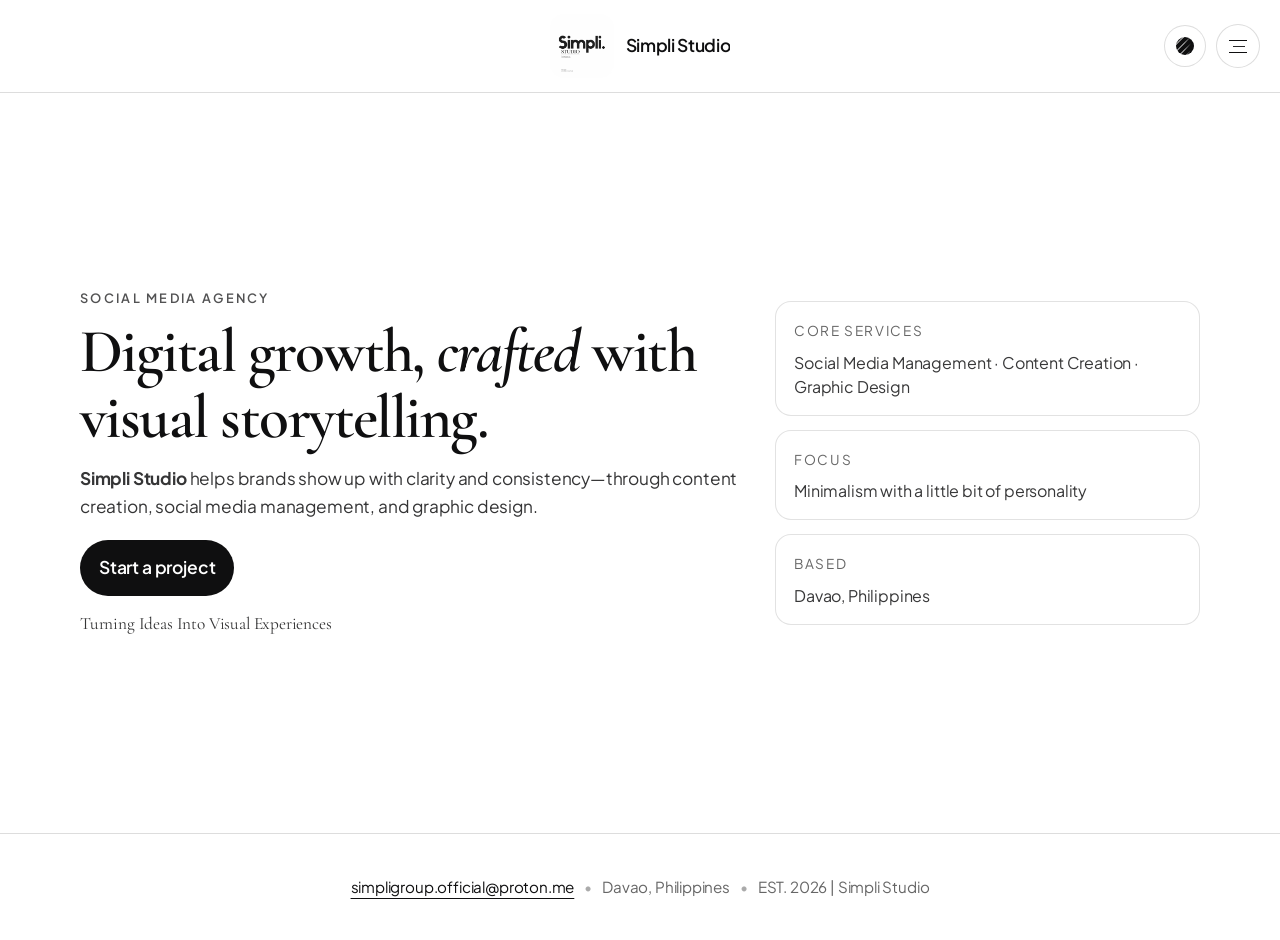
==== commit af85ac7c: "Refactor code structure for improved readability and maintainability" ====
--- a/index.html
+++ b/index.html
@@ -10,6 +10,7 @@
       name="description"
       content="Simpli Studio — Turning Ideas Into Visual Experiences. Content Creation, Social Media Management, Graphic Design."
     />
+    <link rel="icon" type="image/png" href="assets/Logo-2.png" />
 
     <!-- Fonts -->
     <link rel="preconnect" href="https://fonts.googleapis.com" />
@@ -83,7 +84,7 @@
     <main id="main">
       <!-- HERO -->
       <section class="section hero">
-        <div class="container hero__grid">
+        <div class="container hero__grid layout-panel">
           <div class="hero__copy reveal">
             <p class="kicker">Social Media Agency</p>
             <h1 class="hero__title">
--- a/style.css
+++ b/style.css
@@ -582,21 +582,25 @@
   margin: 6px 0;
 }
 
-/* Work masonry */
-.masonry {
-  display: grid;
-  grid-template-columns: repeat(12, 1fr);
-  gap: 16px;
+/* Work grid */
+.work-grid {
+  columns: 2;
+  column-gap: 2rem;
   width: 100%;
   max-width: var(--max);
   margin: 0 auto;
 }
 
 .work-tile {
+  break-inside: avoid;
+  margin-bottom: 2rem;
+  display: flex;
+  flex-direction: column;
+  overflow: hidden;
   border: 1px solid var(--border);
   border-radius: var(--radius);
-  overflow: hidden;
-  background: color-mix(in srgb, var(--bg) 92%, transparent);
+  background: var(--bg);
+  cursor: pointer;
   transition: transform 0.25s var(--ease), box-shadow 0.35s var(--ease),
     border-color 0.35s ease;
 }
@@ -607,58 +611,176 @@
   border-color: color-mix(in srgb, var(--fg) 18%, var(--border));
 }
 
+.work-tile:focus-visible {
+  outline: 2px solid color-mix(in srgb, var(--fg) 32%, transparent);
+  outline-offset: 3px;
+}
+
 .work-tile__media {
-  background: color-mix(in srgb, var(--fg) 7%, transparent);
-  border-bottom: 1px solid var(--border);
-}
-
-.work-tile__media[data-size="tall"] {
-  height: 320px;
-}
-.work-tile__media[data-size="wide"] {
-  height: 220px;
-}
-.work-tile__media[data-size="square"] {
-  height: 260px;
-}
-
-.work-tile__media {
+  width: 100%;
   overflow: hidden;
-  background: color-mix(in srgb, var(--fg) 7%, transparent);
+  background: var(--bg);
 }
 
 .work-tile__media img {
   width: 100%;
-  height: 100%;
-  object-fit: cover;
+  height: auto;
   display: block;
 }
 
 .work-tile__meta {
-  display: flex;
-  justify-content: space-between;
-  gap: 14px;
-  padding: 14px 14px 13px;
-  align-items: baseline;
-}
-
-.work-tile:nth-child(1) {
-  grid-column: 1 / span 5;
-}
-.work-tile:nth-child(2) {
-  grid-column: 6 / span 7;
-}
-.work-tile:nth-child(3) {
-  grid-column: 1 / span 4;
-}
-.work-tile:nth-child(4) {
-  grid-column: 5 / span 4;
-}
-.work-tile:nth-child(5) {
-  grid-column: 9 / span 4;
-}
-.work-tile:nth-child(6) {
-  grid-column: 1 / span 12;
+  flex: 0 0 auto;
+  display: grid;
+  gap: 10px;
+  align-content: start;
+  padding: 20px 24px;
+  text-align: left;
+}
+
+.work-tile__meta > .serif {
+  margin: 0;
+  font-family: var(--serif);
+  font-size: clamp(1.4rem, 1.1rem + 1vw, 1.6rem);
+  font-weight: 600;
+  letter-spacing: -0.02em;
+  line-height: 1.08;
+  color: var(--fg);
+  text-wrap: balance;
+}
+
+.work-tile__meta .work-tile__label,
+.work-tile__meta .work-tile__tag,
+.work-tile__meta .label,
+.work-tile__meta .tag {
+  margin: 0;
+  font-family: var(--sans);
+  font-size: 0.76rem;
+  font-weight: 600;
+  letter-spacing: 0.14em;
+  text-transform: uppercase;
+  line-height: 1.2;
+  color: color-mix(in srgb, var(--fg) 70%, var(--bg));
+}
+
+.work-tile__meta > .muted {
+  margin: 0;
+  font-family: var(--sans);
+  font-size: clamp(1rem, 0.96rem + 0.2vw, 1.05rem);
+  font-weight: 500;
+  letter-spacing: -0.004em;
+  line-height: 1.58;
+  color: color-mix(in srgb, var(--fg) 86%, var(--bg));
+  text-wrap: pretty;
+}
+
+/* Work modal */
+body.modal-open {
+  overflow: hidden;
+}
+
+.work-modal {
+  position: fixed;
+  inset: 0;
+  z-index: 120;
+  display: grid;
+  place-items: center;
+  padding: 24px;
+}
+
+.work-modal[hidden] {
+  display: none;
+}
+
+.work-modal__overlay {
+  position: absolute;
+  inset: 0;
+  backdrop-filter: blur(16px);
+  -webkit-backdrop-filter: blur(16px);
+  background: color-mix(in srgb, var(--bg) 60%, transparent);
+  opacity: 0;
+  transition: all 0.5s var(--ease);
+}
+
+.work-modal__card {
+  position: relative;
+  width: min(100%, 640px);
+  background: var(--bg);
+  border: 1px solid var(--border);
+  border-radius: var(--radius);
+  box-shadow: var(--shadow);
+  opacity: 0;
+  transform: scale(0.95) translateY(6px);
+  transition: all 0.5s var(--ease);
+}
+
+.work-modal.is-open .work-modal__overlay {
+  opacity: 1;
+}
+
+.work-modal.is-open .work-modal__card {
+  opacity: 1;
+  transform: scale(1) translateY(0);
+}
+
+.work-modal__close {
+  position: absolute;
+  top: 14px;
+  right: 14px;
+  width: 36px;
+  height: 36px;
+  border-radius: 999px;
+  border: 1px solid var(--border);
+  background: color-mix(in srgb, var(--bg) 90%, transparent);
+  color: var(--fg);
+  display: grid;
+  place-items: center;
+  font-size: 1.35rem;
+  line-height: 1;
+  cursor: pointer;
+  transition: all 0.5s var(--ease);
+}
+
+.work-modal__close:hover,
+.work-modal__close:focus-visible {
+  transform: translateY(-1px);
+  background: color-mix(in srgb, var(--fg) 7%, var(--bg));
+  outline: none;
+}
+
+.work-modal__header {
+  padding: 34px 68px 10px 30px;
+}
+
+.work-modal__title {
+  margin: 0;
+  font-family: var(--serif);
+  font-size: clamp(2rem, 4vw, 2.8rem);
+  font-weight: 600;
+  letter-spacing: -0.02em;
+  line-height: 1.04;
+}
+
+.work-modal__body {
+  padding: 2px 30px 28px;
+  color: var(--muted);
+  line-height: 1.82;
+  font-size: 1.02rem;
+  max-width: 62ch;
+}
+
+.work-modal__footer {
+  border-top: 1px solid var(--border);
+  padding: 14px 30px 16px;
+  display: flex;
+  justify-content: flex-end;
+}
+
+.work-modal__writer {
+  margin: 0;
+  color: var(--muted);
+  font-size: 0.75rem;
+  text-transform: uppercase;
+  letter-spacing: 0.16em;
 }
 
 /* About */
@@ -827,6 +949,12 @@
     transform: none !important;
     opacity: 1 !important;
   }
+
+  .work-modal__overlay,
+  .work-modal__card,
+  .work-modal__close {
+    transition: none !important;
+  }
 }
 
 /* Responsive */
@@ -847,17 +975,8 @@
     grid-template-columns: 1fr;
   }
 
-  .masonry {
-    grid-template-columns: 1fr;
-  }
-
-  .work-tile:nth-child(1),
-  .work-tile:nth-child(2),
-  .work-tile:nth-child(3),
-  .work-tile:nth-child(4),
-  .work-tile:nth-child(5),
-  .work-tile:nth-child(6) {
-    grid-column: auto;
+  #work-grid {
+    columns: 1;
   }
 
   .mobile-menu {
@@ -895,7 +1014,341 @@
     padding: 60px 0;
   }
 
+  /* Additional mobile-friendly adjustments */
+  .nav {
+    padding: 10px 12px;
+    gap: 10px;
+  }
+
+  .brand__logo {
+    width: 44px;
+    height: 44px;
+    border-radius: 12px;
+  }
+
+  .nav__desktop {
+    right: 12px;
+    gap: 8px;
+  }
+
+  .theme-toggle {
+    display: none; /* hide theme toggle on very small screens to save space */
+  }
+
+  .hamburger {
+    width: 40px;
+    height: 40px;
+  }
+
+  .hero {
+    padding: 36px 0;
+    min-height: auto;
+    align-items: flex-start;
+  }
+
+  .hero .hero__grid {
+    gap: 18px;
+    align-items: start;
+  }
+
+  .hero__title {
+    font-size: clamp(1.8rem, 6vw, 2.4rem);
+  }
+
+  .hero__subtitle {
+    font-size: 0.98rem;
+    max-width: 48ch;
+  }
+
+  .hero__actions {
+    justify-items: center;
+    margin-top: 12px;
+  }
+
+  .btn {
+    padding: 12px 16px;
+    min-width: 44px;
+  }
+
+  .container {
+    width: calc(100% - 28px);
+  }
+
   .section__header {
     margin-bottom: 32px;
   }
+
+  .work-modal {
+    padding: 14px;
+  }
+
+  .work-modal__header {
+    padding: 26px 58px 10px 20px;
+  }
+
+  .work-modal__body {
+    padding: 2px 20px 22px;
+    font-size: 0.98rem;
+  }
+
+  .work-modal__footer {
+    padding: 12px 20px 14px;
+  }
+}
+
+/* =========================
+   Functional Modernism Overrides
+   ========================= */
+
+:root {
+  --surface: color-mix(in srgb, var(--bg) 94%, var(--fg) 6%);
+  --surface-strong: color-mix(in srgb, var(--bg) 90%, var(--fg) 10%);
+  --panel-shadow: 0 22px 65px color-mix(in srgb, var(--fg) 10%, transparent);
+  --content-max: 1180px;
+}
+
+html[data-theme="dark"] {
+  --surface: color-mix(in srgb, var(--bg) 92%, var(--fg) 8%);
+  --surface-strong: color-mix(in srgb, var(--bg) 88%, var(--fg) 12%);
+  --panel-shadow: 0 26px 70px rgba(0, 0, 0, 0.45);
+}
+
+body {
+  font-size: clamp(16px, 0.95rem + 0.2vw, 17.5px);
+  line-height: 1.68;
+}
+
+.container {
+  width: min(100% - 52px, var(--content-max));
+}
+
+.section {
+  padding: clamp(72px, 8vw, 122px) 0;
+}
+
+.layout-panel {
+  border: 0;
+  border-radius: 0;
+  background: transparent;
+  box-shadow: none;
+  padding: 0;
+}
+
+.hero .layout-panel {
+  padding: 0;
+}
+
+.section__header {
+  margin-bottom: clamp(30px, 4.2vw, 54px);
+  max-width: 72ch;
+}
+
+.kicker {
+  font-family: var(--sans);
+  font-size: 0.8rem;
+  font-weight: 600;
+  letter-spacing: 0.18em;
+  color: color-mix(in srgb, var(--fg) 72%, var(--bg));
+}
+
+.hero__title,
+.page__title,
+.section__title,
+.contact__title {
+  font-family: var(--serif);
+  letter-spacing: -0.025em;
+  line-height: 1.06;
+}
+
+.hero__subtitle,
+.section__subtitle,
+.lead,
+.about__text p,
+.service-card__text,
+.work-tile__meta > .muted,
+.contact__subtitle,
+.micro {
+  font-family: var(--sans);
+  color: color-mix(in srgb, var(--fg) 84%, var(--bg));
+  font-size: clamp(1rem, 0.97rem + 0.18vw, 1.08rem);
+  line-height: 1.64;
+}
+
+.hero-card,
+.service-card,
+.work-tile,
+.about__facts,
+.fact {
+  border-radius: calc(var(--radius) - 2px);
+  background: color-mix(in srgb, var(--surface-strong) 95%, transparent);
+  border-color: color-mix(in srgb, var(--border) 82%, transparent);
+  transition: transform 0.32s var(--ease), box-shadow 0.42s var(--ease),
+    border-color 0.32s var(--ease), background-color 0.32s var(--ease);
+}
+
+.service-card:hover,
+.work-tile:hover,
+.hero-card:hover,
+.fact:hover {
+  transform: translateY(-3px);
+  box-shadow: 0 20px 55px color-mix(in srgb, var(--fg) 14%, transparent);
+  border-color: color-mix(in srgb, var(--fg) 24%, var(--border));
+}
+
+.service-card:focus-within,
+.work-tile:focus-visible,
+.btn:focus-visible,
+.mobile-menu__link:focus-visible,
+.theme-toggle:focus-visible,
+.hamburger:focus-visible {
+  outline: 2px solid color-mix(in srgb, var(--fg) 42%, transparent);
+  outline-offset: 2px;
+}
+
+.services {
+  gap: clamp(16px, 2vw, 24px);
+}
+
+#work-grid {
+  gap: clamp(14px, 1.8vw, 22px);
+  align-items: start;
+  grid-auto-flow: dense;
+}
+
+.work-tile {
+  display: flex;
+  flex-direction: column;
+  height: 100%;
+}
+
+.work-tile__media {
+  position: relative;
+  flex-grow: 1;
+  flex-shrink: 0;
+  width: 100%;
+  aspect-ratio: 16 / 10;
+  min-height: 220px;
+  overflow: hidden;
+  border-bottom: 1px solid var(--border);
+  background: color-mix(in srgb, var(--fg) 8%, transparent);
+}
+
+.work-tile__media[data-size="wide"] {
+  aspect-ratio: 16 / 9;
+}
+
+.work-tile__media[data-size="square"] {
+  aspect-ratio: 1 / 1;
+}
+
+.work-tile__media[data-size="tall"] {
+  aspect-ratio: 4 / 5;
+}
+
+.work-tile__media img {
+  width: 100%;
+  height: 100%;
+  object-fit: cover;
+}
+
+.work-tile__meta {
+  flex-grow: 0;
+  flex-shrink: 0;
+  display: grid;
+  gap: 10px;
+  align-content: start;
+  padding: 22px 24px;
+  text-align: left;
+}
+
+.work-tile__meta > .serif,
+.service-card__title {
+  margin: 0;
+  font-family: var(--serif);
+  font-size: clamp(1.3rem, 1.1rem + 0.7vw, 1.55rem);
+  font-weight: 600;
+  letter-spacing: -0.02em;
+  line-height: 1.1;
+  color: var(--fg);
+}
+
+.service-card__list,
+.fact__value,
+.hero-card__value {
+  color: color-mix(in srgb, var(--fg) 83%, var(--bg));
+}
+
+.work-modal__card {
+  border-radius: calc(var(--radius) + 2px);
+}
+
+@media (max-width: 980px) {
+  .container {
+    width: calc(100% - 36px);
+  }
+
+  .layout-panel {
+    padding: 0;
+    border-radius: 0;
+  }
+
+  .section {
+    padding: clamp(56px, 10vw, 84px) 0;
+  }
+
+  .work-tile__media {
+    min-height: 200px;
+  }
+}
+
+@media (max-width: 600px) {
+  .container {
+    width: calc(100% - 24px);
+  }
+
+  .layout-panel {
+    padding: 0;
+    border-radius: 0;
+  }
+
+  .section__header {
+    margin-bottom: 26px;
+  }
+
+  .work-tile__meta {
+    padding: 18px 18px 20px;
+  }
+
+  .work-tile__media {
+    min-height: 180px;
+  }
+
+  #work-grid {
+    columns: 1;
+  }
+}
+
+/* =========================
+   Seamless Background Cleanup
+   ========================= */
+
+.hero-card,
+.service-card,
+.work-tile,
+.about__facts,
+.fact,
+.mobile-menu,
+.mobile-menu__link,
+.work-tile__media,
+.work-modal__close {
+  background: var(--bg) !important;
+}
+
+.mobile-menu__link:hover,
+.mobile-menu__link:focus-visible,
+.btn--ghost:hover,
+.btn--ghost:focus-visible,
+.work-modal__close:hover,
+.work-modal__close:focus-visible {
+  background: var(--bg) !important;
 }
